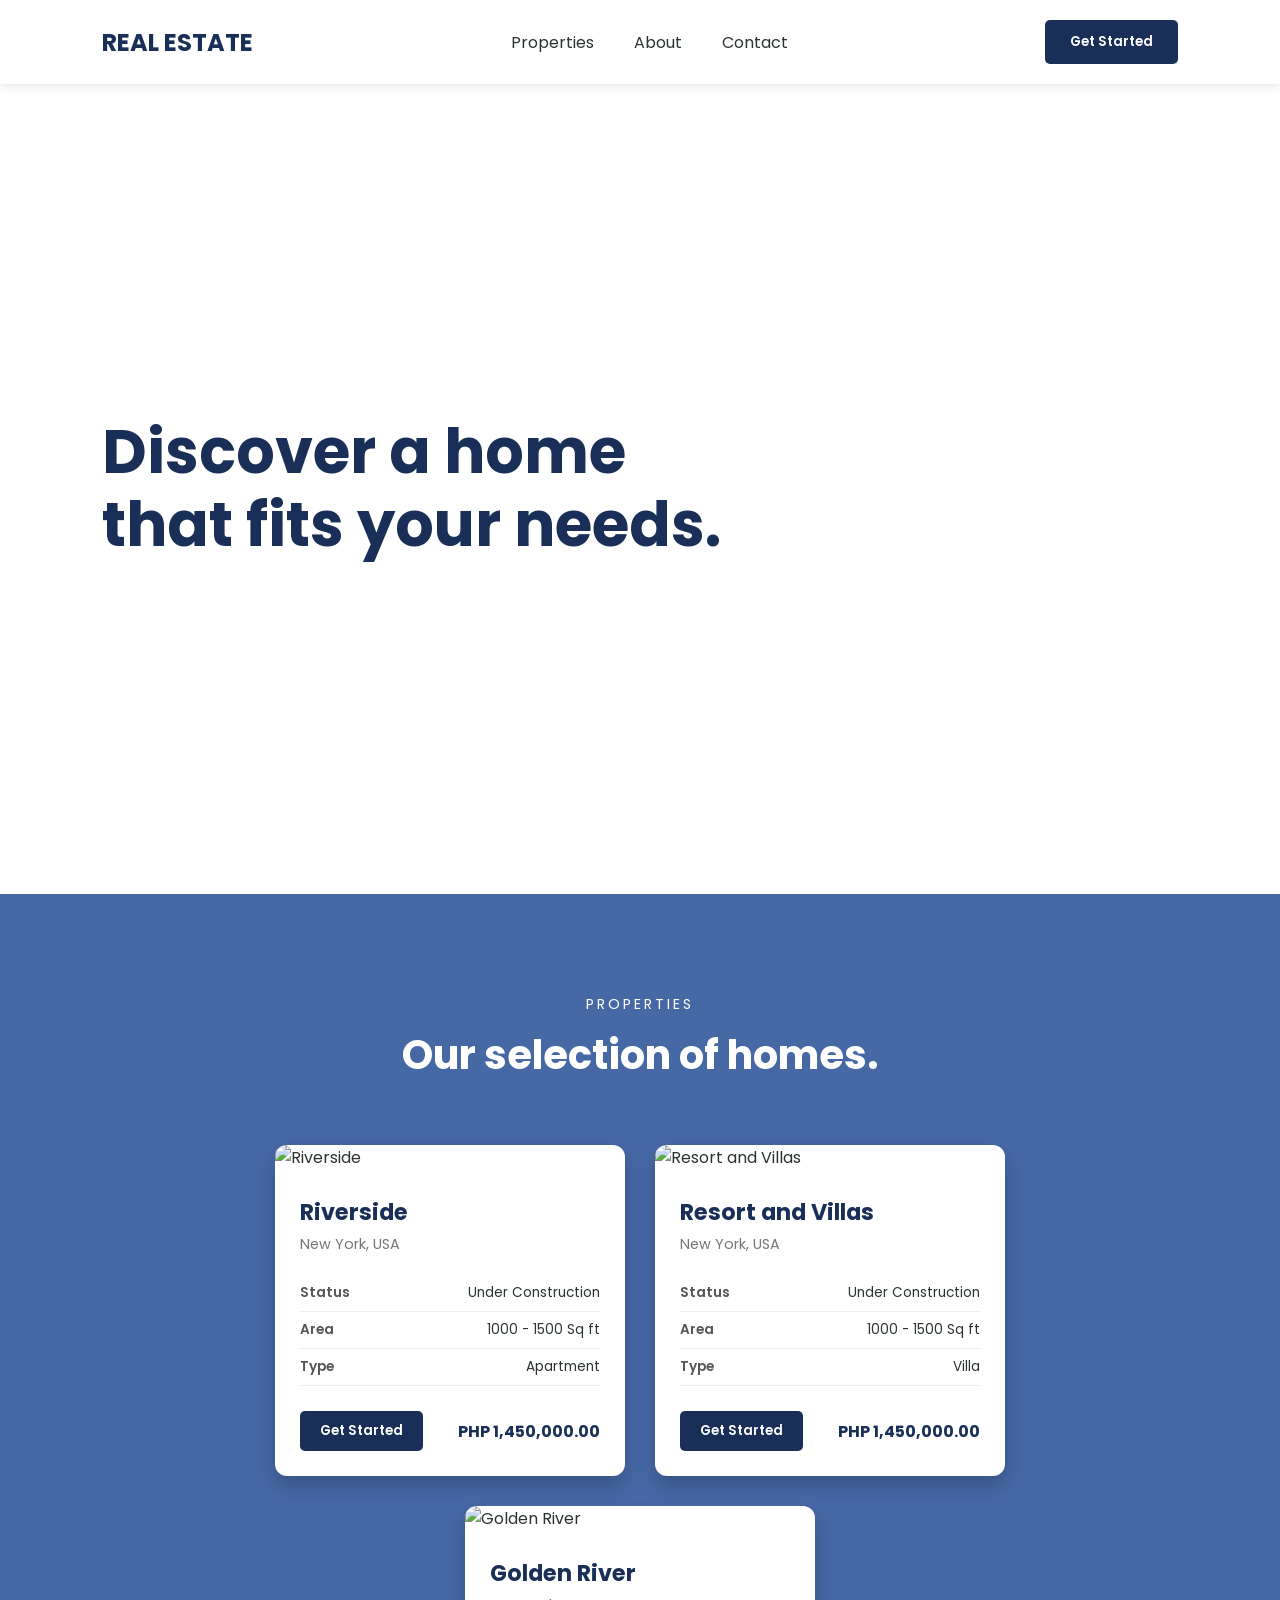
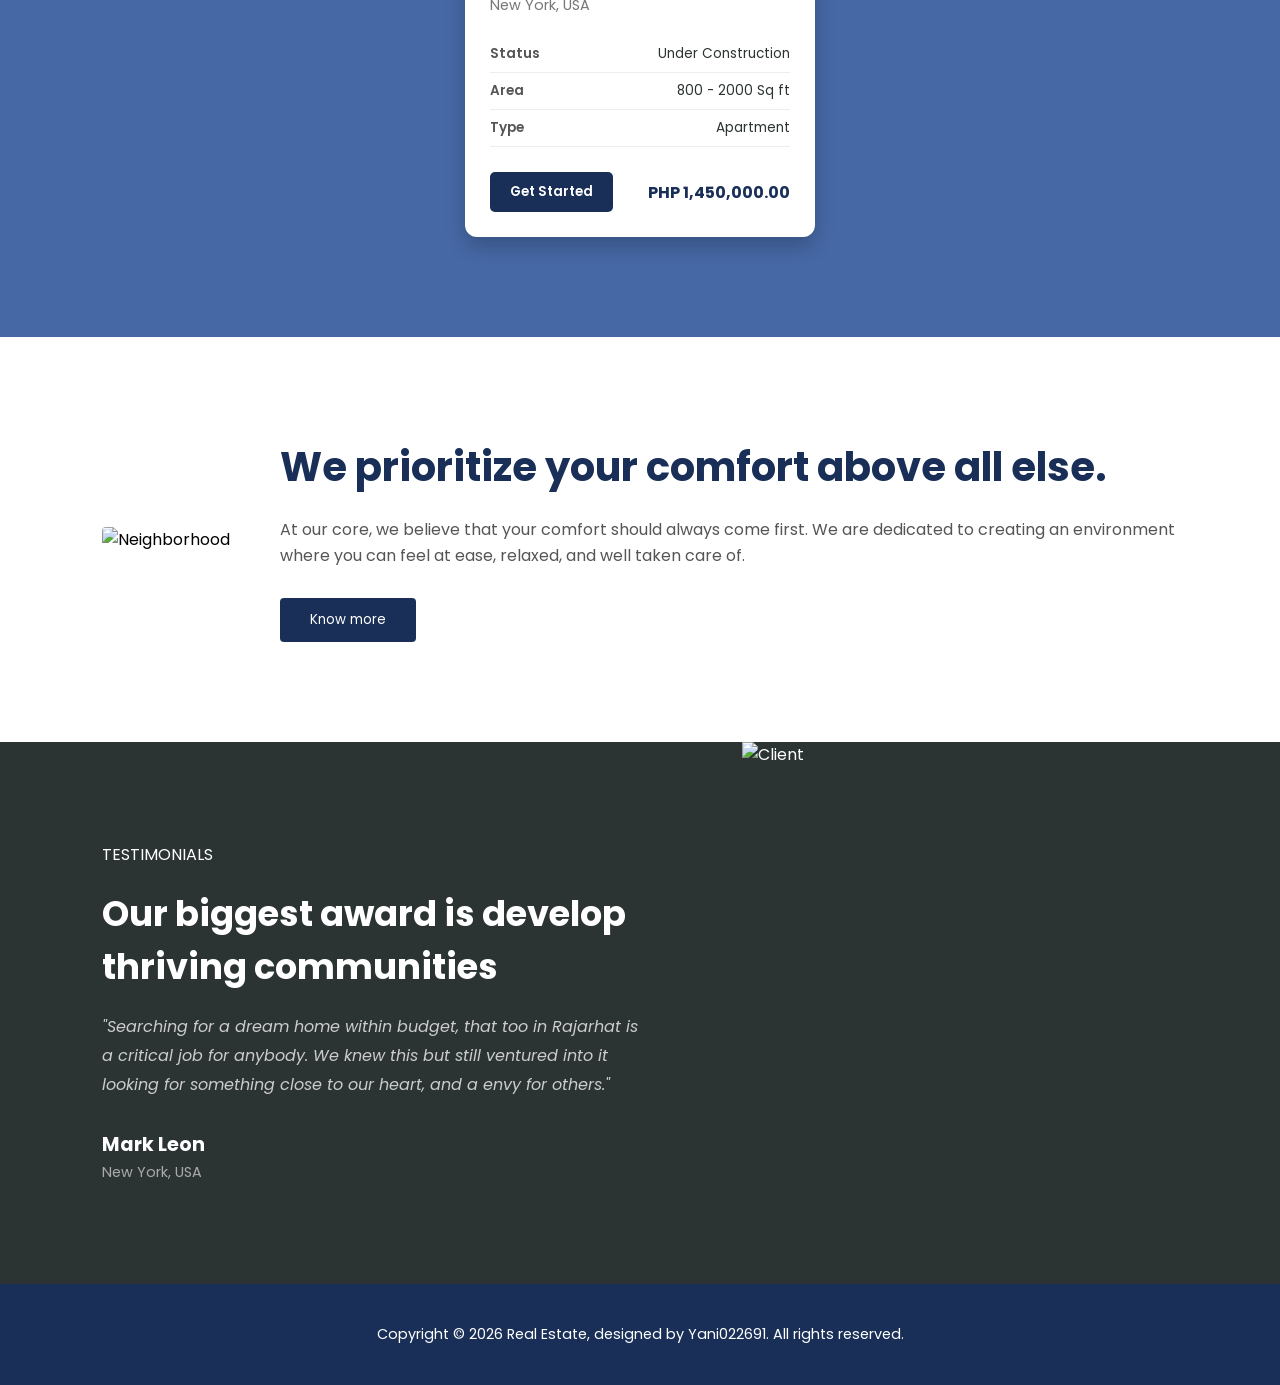
==== properties.html @ abeee0ef "a" ====
<!DOCTYPE html>
<html lang="en">
<head>
    <meta charset="UTF-8">
    <meta name="viewport" content="width=device-width, initial-scale=1.0">
    <title>Yani's Realty | Discover Your Home</title>
    <link rel="stylesheet" href="styles.css">
</head>
<body>

    <nav class="navbar">
        <div class="logo">
            <span class="logo-text">REAL ESTATE</span>
        </div>
        <ul class="nav-links">
            <li><a href="properties.html">Properties</a></li>
            <li><a href="about.html">About</a></li>
            <li><a href="contacts.html">Contact</a></li>
        </ul>
        <button class="btn-primary-nav">Get Started</button>
    </nav>

    <header class="banner">
        <div class="banner-content">
            <h1>Discover a home <br> that fits your needs.</h1>
        </div>
    </header>

    <section class="properties-section">
        <p class="tagline">PROPERTIES</p>
        <h2 class="title">Our selection of homes.</h2>

        <div class="card-container">
            <div class="property-card">
                <img src="./img/riverside.png" alt="Riverside">
                <div class="card-info">
                    <h3>Riverside</h3>
                    <p class="loc">New York, USA</p>
                    <div class="specs">
                        <p><span>Status</span> Under Construction</p>
                        <p><span>Area</span> 1000 - 1500 Sq ft</p>
                        <p><span>Type</span> Apartment</p>
                    </div>
                    <div class="card-bottom">
                        <button class="btn-card">Get Started</button>
                        <span class="price-text">PHP 1,450,000.00</span>
                    </div>
                </div>
            </div>

            <div class="property-card">
                <img src="./img/resort&villas.png" alt="Resort and Villas">
                <div class="card-info">
                    <h3>Resort and Villas</h3>
                    <p class="loc">New York, USA</p>
                    <div class="specs">
                        <p><span>Status</span> Under Construction</p>
                        <p><span>Area</span> 1000 - 1500 Sq ft</p>
                        <p><span>Type</span> Villa</p>
                    </div>
                    <div class="card-bottom">
                        <button class="btn-card">Get Started</button>
                        <span class="price-text">PHP 1,450,000.00</span>
                    </div>
                </div>
            </div>

            <div class="property-card">
                <img src="./img/goldenriver.png" alt="Golden River">
                <div class="card-info">
                    <h3>Golden River</h3>
                    <p class="loc">New York, USA</p>
                    <div class="specs">
                        <p><span>Status</span> Under Construction</p>
                        <p><span>Area</span> 800 - 2000 Sq ft</p>
                        <p><span>Type</span> Apartment</p>
                    </div>
                    <div class="card-bottom">
                        <button class="btn-card">Get Started</button>
                        <span class="price-text">PHP 1,450,000.00</span>
                    </div>
                </div>
            </div>
        </div>
    </section>
<section class="comfort-section">
        <div class="comfort-container">
            <div class="comfort-image">
                <img src="./img/comport.png" alt="Neighborhood">
            </div>
            <div class="comfort-text">
                <h2>We prioritize your comfort above all else.</h2>
                <p>At our core, we believe that your comfort should always come first. We are dedicated to creating an environment where you can feel at ease, relaxed, and well taken care of.</p>
                <button class="btn-dark">Know more</button>
            </div>
        </div>
    </section>

    <section class="testimonials-section">
        <div class="testimonial-container">
            <div class="testimonial-content">
                <p class="section-tag">TESTIMONIALS</p>
                <h2>Our biggest award is develop thriving communities</h2>
                <p class="quote">"Searching for a dream home within budget, that too in Rajarhat is a critical job for anybody. We knew this but still ventured into it looking for something close to our heart, and a envy for others."</p>
                <div class="client-info">
                    <strong>Mark Leon</strong>
                    <span>New York, USA</span>
                </div>
            </div>
            <div class="testimonial-image">
                <img src="./img/testimonials.png" alt="Client">
            </div>
        </div>
    </section>
    <footer class="main-footer">
        <p>Copyright © 2026 Real Estate, designed by Yani022691. All rights reserved.</p>
    </footer>

</body>
</html>
---- styles.css ----
/* Import Poppins Font */
@import url('https://fonts.googleapis.com/css2?family=Poppins:wght@300;400;600;700&display=swap');

* {
    margin: 0;
    padding: 0;
    box-sizing: border-box;
    font-family: 'Poppins', sans-serif;
}

/* NAVIGATION BAR */
.navbar {
    display: flex;
    justify-content: space-between;
    align-items: center;
    padding: 20px 8%;
    background-color: #ffffff;
    box-shadow: 0 2px 10px rgba(0,0,0,0.1);
    position: sticky;
    top: 0;
    z-index: 1000;
}

.logo-text {
    font-weight: 700;
    color: #192F57; /* Primary Color */
    font-size: 1.5rem;
}

.nav-links {
    list-style: none;
    display: flex;
    gap: 40px;
}

.nav-links a {
    text-decoration: none;
    color: #2C3333; /* Dark Color */
    font-size: 1rem;
    transition: 0.3s;
}

.nav-links a:hover {
    color: #4668A5; /* Secondary Color */
}

.btn-primary-nav {
    background-color: #192F57;
    color: white;
    border: none;
    padding: 12px 25px;
    border-radius: 5px;
    cursor: pointer;
    font-weight: 600;
}

/* BANNER SECTION */
.banner {
    background-image: linear-gradient(rgba(255,255,255,0.2), rgba(255,255,255,0.2)),            
                      url('./img/home banner.png');
    background-size: cover;
    background-position: center;
    height: 90vh;
    display: flex;
    align-items: center;
    padding-left: 8%;
}

.banner h1 {
    font-size: 3.8rem;
    color: #192F57;
    line-height: 1.2;
    font-weight: 700;
}

/* PROPERTIES SECTION (The Blue Background Area) */
.properties-section {
    padding: 100px 8%;
    background-color: #4668A5; /* Secondary Color */
    text-align: center;
    color: white;
}

.tagline {
    font-size: 0.9rem;
    letter-spacing: 3px;
    margin-bottom: 10px;
    text-transform: uppercase;
}

.title {
    font-size: 2.5rem;
    margin-bottom: 60px;
}

.card-container {
    display: flex;
    justify-content: center;
    gap: 30px;
    flex-wrap: wrap;
}

/* PROPERTY CARDS */
.property-card {
    background-color: white;
    color: #2C3333;
    width: 350px;
    border-radius: 12px;
    overflow: hidden;
    text-align: left;
    box-shadow: 0 10px 20px rgba(0,0,0,0.2);
    transition: transform 0.3s;
}

.property-card:hover {
    transform: translateY(-10px);
}

.property-card img {
    width: 100%;
    height: 220px;
    object-fit: cover;
}

.card-info { padding: 25px; }
.card-info h3 { color: #192F57; font-size: 1.4rem; margin-bottom: 5px; }
.loc { font-size: 0.9rem; color: #777; margin-bottom: 20px; }

.specs p {
    display: flex;
    justify-content: space-between;
    font-size: 0.85rem;
    padding: 8px 0;
    border-bottom: 1px solid #eee;
}

.specs span { font-weight: 600; color: #555; }

.card-bottom {
    display: flex;
    justify-content: space-between;
    align-items: center;
    margin-top: 25px;
}

.btn-card {
    background-color: #192F57;
    color: white;
    border: none;
    padding: 10px 20px;
    border-radius: 5px;
    cursor: pointer;
    font-weight: 600;
}

.price-text {
    font-weight: 700;
    color: #192F57;
    font-size: 1rem;
}

/* FOOTER */
.main-footer {
    background-color: #192F57;
    color: white;
    text-align: center;
    padding: 40px 20px;
    font-size: 0.9rem;
}
/* COMFORT SECTION STYLES */
.comfort-section {
    padding: 100px 8%;
    background-color: white;
}

.comfort-container {
    display: flex;
    align-items: center;
    gap: 50px;
    background-color: white;
}

.comfort-image img {
    width: 100%;
    max-width: 600px;
    border-radius: 4px;
}

.comfort-text {
    flex: 1;
}

.comfort-text h2 {
    font-size: 2.5rem;
    color: #192F57;
    margin-bottom: 20px;
}

.comfort-text p {
    color: #555;
    line-height: 1.6;
    margin-bottom: 30px;
}

.btn-dark {
    background-color: #192F57;
    color: white;
    border: none;
    padding: 12px 30px;
    border-radius: 4px;
    cursor: pointer;
}

/* TESTIMONIALS SECTION STYLES */
.testimonials-section {
    background-color: #2C3333; /* Dark background from your palette */
    color: white;
    display: flex;
}

.testimonial-container {
    display: flex;
    width: 100%;
}

.testimonial-content {
    flex: 1;
    padding: 100px 8%;
    display: flex;
    flex-direction: column;
    justify-content: center;
}

.testimonial-content h2 {
    font-size: 2.2rem;
    margin: 20px 0;
}

.quote {
    font-style: italic;
    color: #ccc;
    margin-bottom: 30px;
    line-height: 1.8;
}

.client-info strong {
    display: block;
    font-size: 1.2rem;
}

.client-info span {
    font-size: 0.9rem;
    color: #aaa;
}

.testimonial-image {
    flex: 1;
}

.testimonial-image img {
    width: 100%;
    height: 100%;
    object-fit: cover;
}
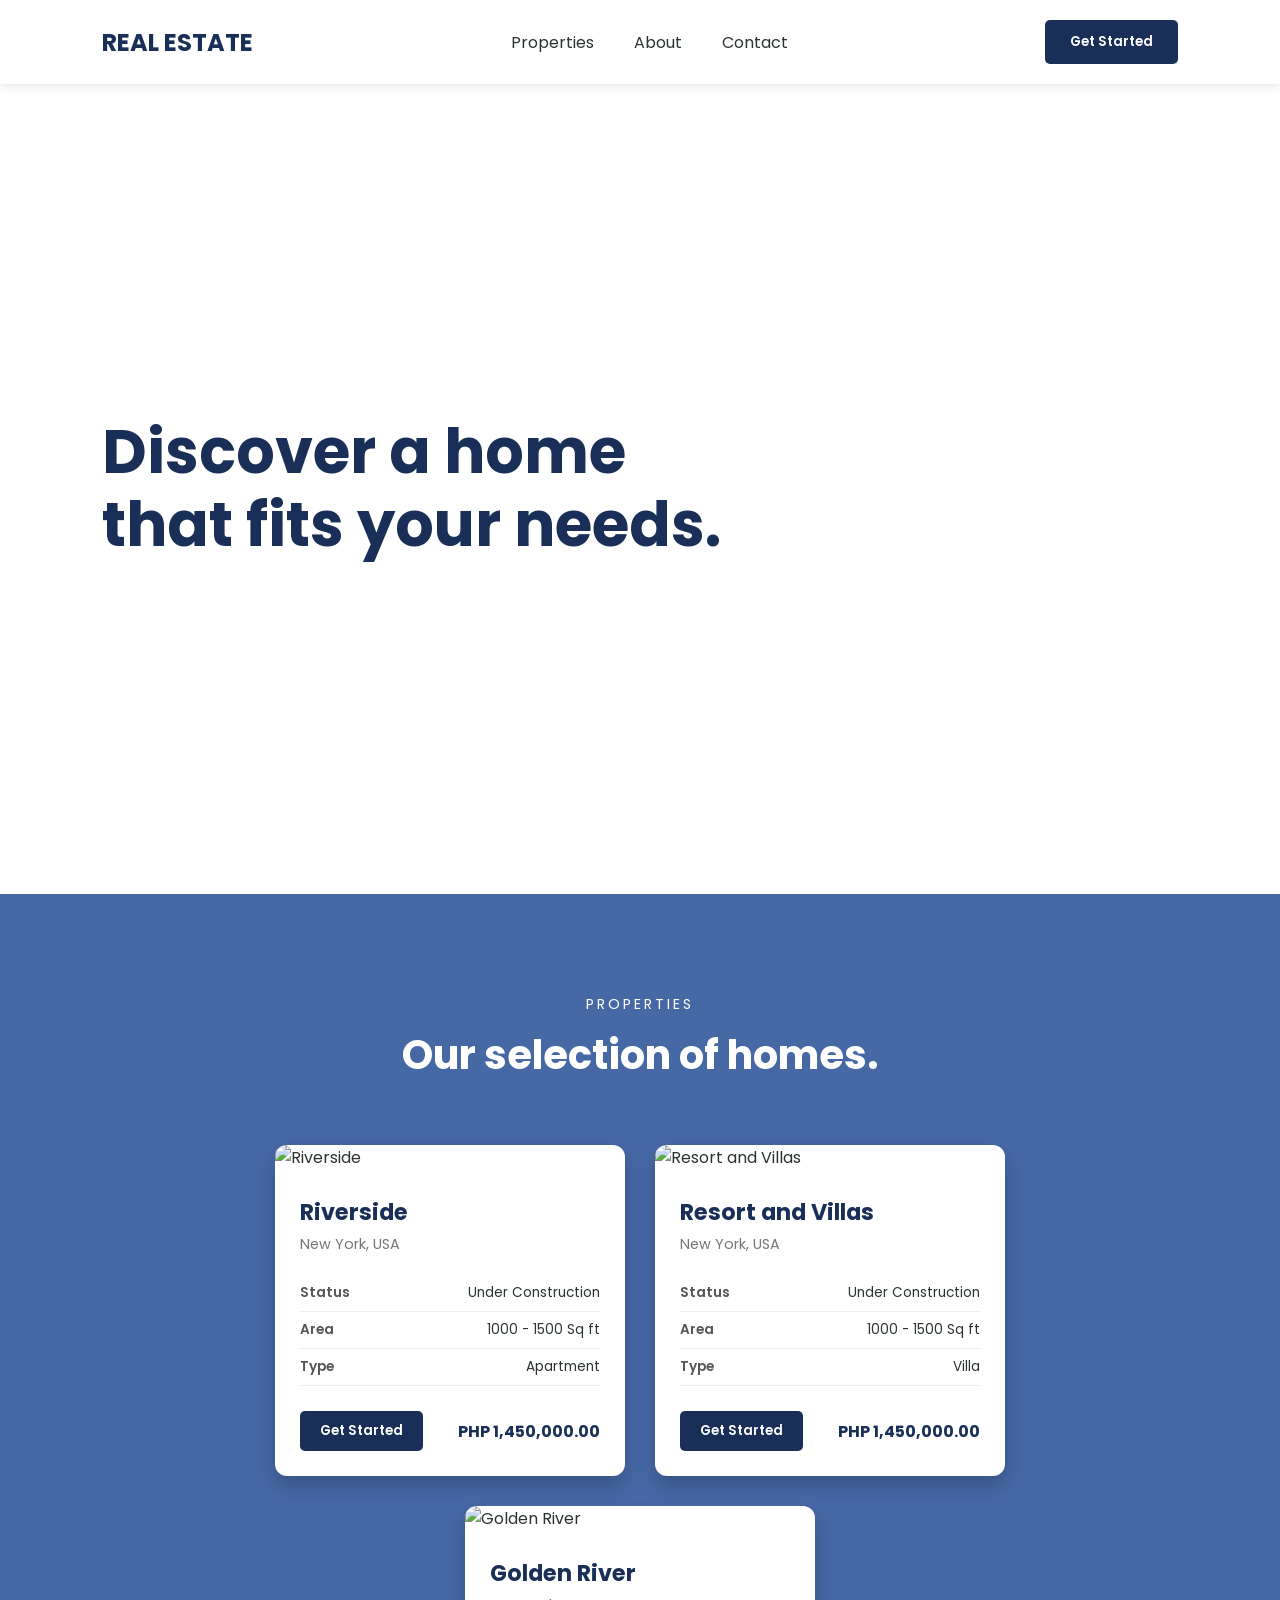
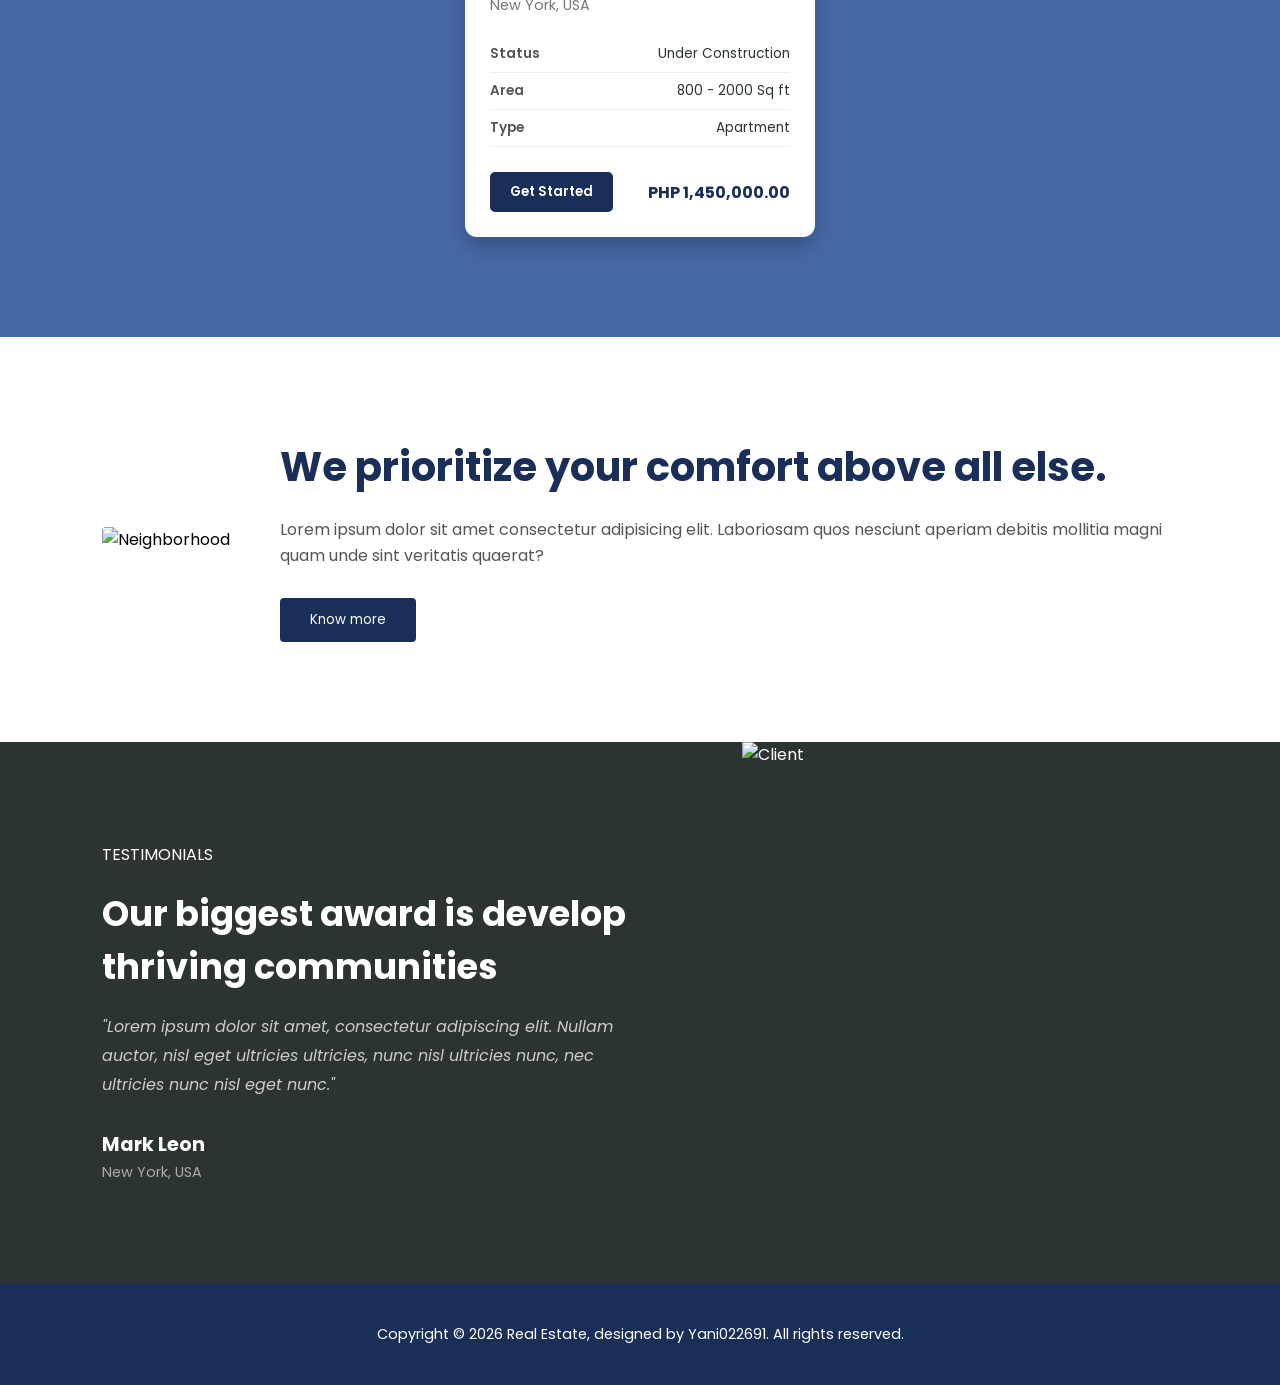
==== commit 657aa8bf: "a" ====
--- a/properties.html
+++ b/properties.html
@@ -7,7 +7,7 @@
     <link rel="stylesheet" href="styles.css">
 </head>
 <body>
-
+<!-- header -->
     <nav class="navbar">
         <div class="logo">
             <span class="logo-text">REAL ESTATE</span>
@@ -19,13 +19,13 @@
         </ul>
         <button class="btn-primary-nav">Get Started</button>
     </nav>
-
+<!-- banner -->
     <header class="banner">
         <div class="banner-content">
             <h1>Discover a home <br> that fits your needs.</h1>
         </div>
     </header>
-
+<!-- Properties -->
     <section class="properties-section">
         <p class="tagline">PROPERTIES</p>
         <h2 class="title">Our selection of homes.</h2>
@@ -83,6 +83,7 @@
             </div>
         </div>
     </section>
+    <!-- comfort -->
 <section class="comfort-section">
         <div class="comfort-container">
             <div class="comfort-image">
@@ -90,18 +91,18 @@
             </div>
             <div class="comfort-text">
                 <h2>We prioritize your comfort above all else.</h2>
-                <p>At our core, we believe that your comfort should always come first. We are dedicated to creating an environment where you can feel at ease, relaxed, and well taken care of.</p>
+                <p>Lorem ipsum dolor sit amet consectetur adipisicing elit. Laboriosam quos nesciunt aperiam debitis mollitia magni quam unde sint veritatis quaerat?</p>
                 <button class="btn-dark">Know more</button>
             </div>
         </div>
     </section>
-
+<!-- testimonials -->
     <section class="testimonials-section">
         <div class="testimonial-container">
             <div class="testimonial-content">
                 <p class="section-tag">TESTIMONIALS</p>
                 <h2>Our biggest award is develop thriving communities</h2>
-                <p class="quote">"Searching for a dream home within budget, that too in Rajarhat is a critical job for anybody. We knew this but still ventured into it looking for something close to our heart, and a envy for others."</p>
+                <p class="quote">"Lorem ipsum dolor sit amet, consectetur adipiscing elit. Nullam auctor, nisl eget ultricies ultricies, nunc nisl ultricies nunc, nec ultricies nunc nisl eget nunc."</p>
                 <div class="client-info">
                     <strong>Mark Leon</strong>
                     <span>New York, USA</span>
@@ -112,6 +113,7 @@
             </div>
         </div>
     </section>
+    <!-- footer -->
     <footer class="main-footer">
         <p>Copyright © 2026 Real Estate, designed by Yani022691. All rights reserved.</p>
     </footer>
--- a/styles.css
+++ b/styles.css
@@ -8,7 +8,7 @@
     font-family: 'Poppins', sans-serif;
 }
 
-/* NAVIGATION BAR */
+
 .navbar {
     display: flex;
     justify-content: space-between;
@@ -23,7 +23,7 @@
 
 .logo-text {
     font-weight: 700;
-    color: #192F57; /* Primary Color */
+    color: #192F57; 
     font-size: 1.5rem;
 }
 
@@ -35,13 +35,13 @@
 
 .nav-links a {
     text-decoration: none;
-    color: #2C3333; /* Dark Color */
+    color: #2C3333; 
     font-size: 1rem;
     transition: 0.3s;
 }
 
 .nav-links a:hover {
-    color: #4668A5; /* Secondary Color */
+    color: #4668A5; 
 }
 
 .btn-primary-nav {
@@ -54,7 +54,7 @@
     font-weight: 600;
 }
 
-/* BANNER SECTION */
+
 .banner {
     background-image: linear-gradient(rgba(255,255,255,0.2), rgba(255,255,255,0.2)),            
                       url('./img/home banner.png');
@@ -73,10 +73,10 @@
     font-weight: 700;
 }
 
-/* PROPERTIES SECTION (The Blue Background Area) */
+
 .properties-section {
     padding: 100px 8%;
-    background-color: #4668A5; /* Secondary Color */
+    background-color: #4668A5; 
     text-align: center;
     color: white;
 }
@@ -100,7 +100,7 @@
     flex-wrap: wrap;
 }
 
-/* PROPERTY CARDS */
+
 .property-card {
     background-color: white;
     color: #2C3333;
@@ -159,7 +159,7 @@
     font-size: 1rem;
 }
 
-/* FOOTER */
+
 .main-footer {
     background-color: #192F57;
     color: white;
@@ -167,7 +167,7 @@
     padding: 40px 20px;
     font-size: 0.9rem;
 }
-/* COMFORT SECTION STYLES */
+
 .comfort-section {
     padding: 100px 8%;
     background-color: white;
@@ -211,9 +211,9 @@
     cursor: pointer;
 }
 
-/* TESTIMONIALS SECTION STYLES */
+
 .testimonials-section {
-    background-color: #2C3333; /* Dark background from your palette */
+    background-color: #2C3333; 
     color: white;
     display: flex;
 }
